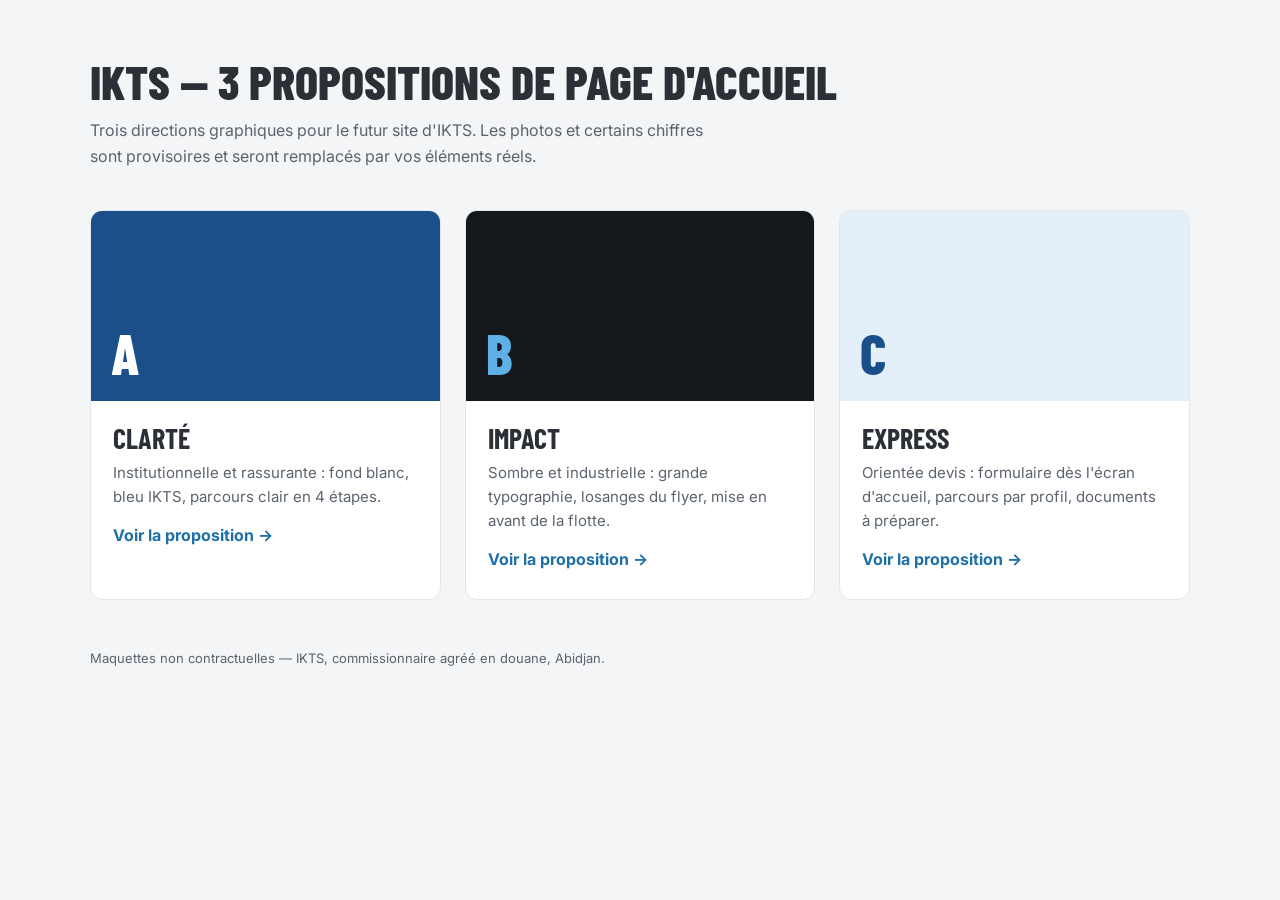
==== index.html @ 6e82dc12 "Maquettes page d'accueil IKTS : 3 propositions Co-Authored-By: Claude Opus 5.5 <noreply@anthropic.co" ====
<!doctype html>
<html lang="fr">
<head>
<meta charset="utf-8">
<meta name="viewport" content="width=device-width, initial-scale=1">
<meta name="robots" content="noindex, nofollow">
<title>IKTS – Propositions de maquette</title>
<link rel="preconnect" href="https://fonts.googleapis.com">
<link href="https://fonts.googleapis.com/css2?family=Barlow+Condensed:wght@700;800&amp;family=Inter:wght@400;600;700&amp;display=swap" rel="stylesheet">
<style>
body{margin:0;background:#F3F5F7;color:#2B2F36;font:16px/1.6 Inter,system-ui,sans-serif}
.wrap{max-width:1100px;margin:0 auto;padding:56px 16px}
h1{font:800 48px/1.05 'Barlow Condensed',sans-serif;text-transform:uppercase;margin:0 0 12px}
.lead{color:#5B636E;margin:0 0 40px;max-width:640px}
.grid{display:grid;grid-template-columns:repeat(auto-fit,minmax(280px,1fr));gap:24px}
a.card{display:flex;flex-direction:column;background:#fff;border-radius:12px;overflow:hidden;text-decoration:none;color:inherit;border:1px solid #E3E7EB;transition:transform .15s,box-shadow .15s}
a.card:hover{transform:translateY(-3px);box-shadow:0 12px 28px rgba(27,79,138,.15)}
.swatch{height:150px;display:flex;align-items:flex-end;padding:20px;font:800 56px/1 'Barlow Condensed',sans-serif}
.body{padding:22px 22px 26px}
.body h2{font:700 28px/1.1 'Barlow Condensed',sans-serif;text-transform:uppercase;margin:0 0 8px}
.body p{margin:0 0 14px;color:#5B636E;font-size:15px}
.go{color:#1F6FA8;font-weight:700}
footer{color:#5B636E;font-size:13px;margin-top:48px}
</style>
</head>
<body>
<div class="wrap">
<h1>IKTS — 3 propositions de page d'accueil</h1>
<p class="lead">Trois directions graphiques pour le futur site d'IKTS. Les photos et certains chiffres sont provisoires et seront remplacés par vos éléments réels.</p>
<div class="grid">
<a class="card" href="a-clarte.html"><div class="swatch" style="background:#1B4F8A;color:#fff">A</div><div class="body"><h2>Clarté</h2><p>Institutionnelle et rassurante : fond blanc, bleu IKTS, parcours clair en 4 étapes.</p><span class="go">Voir la proposition →</span></div></a>
<a class="card" href="b-impact.html"><div class="swatch" style="background:#14171C;color:#5FB0E5">B</div><div class="body"><h2>Impact</h2><p>Sombre et industrielle : grande typographie, losanges du flyer, mise en avant de la flotte.</p><span class="go">Voir la proposition →</span></div></a>
<a class="card" href="c-express.html"><div class="swatch" style="background:#E4F0F9;color:#1B4F8A">C</div><div class="body"><h2>Express</h2><p>Orientée devis : formulaire dès l'écran d'accueil, parcours par profil, documents à préparer.</p><span class="go">Voir la proposition →</span></div></a>
</div>
<footer>Maquettes non contractuelles — IKTS, commissionnaire agréé en douane, Abidjan.</footer>
</div>
</body>
</html>
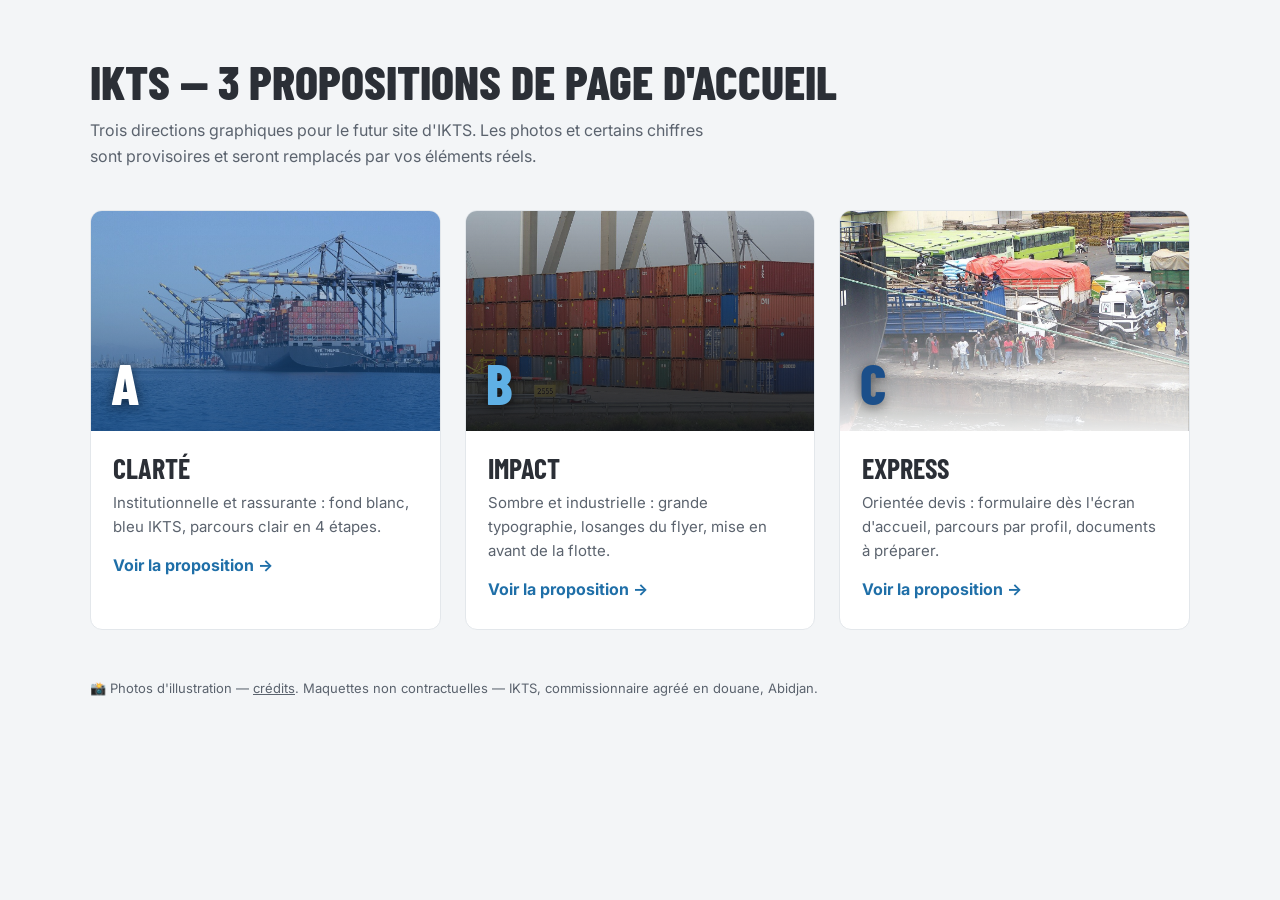
==== commit c29bcd6c: "Ajout photos, sous-menus cliquables, emojis, sections Qui sommes-nous, galerie, contact et crédits p" ====
--- a/index.html
+++ b/index.html
@@ -15,7 +15,7 @@
 .grid{display:grid;grid-template-columns:repeat(auto-fit,minmax(280px,1fr));gap:24px}
 a.card{display:flex;flex-direction:column;background:#fff;border-radius:12px;overflow:hidden;text-decoration:none;color:inherit;border:1px solid #E3E7EB;transition:transform .15s,box-shadow .15s}
 a.card:hover{transform:translateY(-3px);box-shadow:0 12px 28px rgba(27,79,138,.15)}
-.swatch{height:150px;display:flex;align-items:flex-end;padding:20px;font:800 56px/1 'Barlow Condensed',sans-serif}
+.swatch{height:180px;display:flex;align-items:flex-end;padding:20px;font:800 56px/1 'Barlow Condensed',sans-serif;background-size:cover;background-position:center;text-shadow:0 2px 12px rgba(0,0,0,.5)}
 .body{padding:22px 22px 26px}
 .body h2{font:700 28px/1.1 'Barlow Condensed',sans-serif;text-transform:uppercase;margin:0 0 8px}
 .body p{margin:0 0 14px;color:#5B636E;font-size:15px}
@@ -28,11 +28,11 @@
 <h1>IKTS — 3 propositions de page d'accueil</h1>
 <p class="lead">Trois directions graphiques pour le futur site d'IKTS. Les photos et certains chiffres sont provisoires et seront remplacés par vos éléments réels.</p>
 <div class="grid">
-<a class="card" href="a-clarte.html"><div class="swatch" style="background:#1B4F8A;color:#fff">A</div><div class="body"><h2>Clarté</h2><p>Institutionnelle et rassurante : fond blanc, bleu IKTS, parcours clair en 4 étapes.</p><span class="go">Voir la proposition →</span></div></a>
-<a class="card" href="b-impact.html"><div class="swatch" style="background:#14171C;color:#5FB0E5">B</div><div class="body"><h2>Impact</h2><p>Sombre et industrielle : grande typographie, losanges du flyer, mise en avant de la flotte.</p><span class="go">Voir la proposition →</span></div></a>
-<a class="card" href="c-express.html"><div class="swatch" style="background:#E4F0F9;color:#1B4F8A">C</div><div class="body"><h2>Express</h2><p>Orientée devis : formulaire dès l'écran d'accueil, parcours par profil, documents à préparer.</p><span class="go">Voir la proposition →</span></div></a>
+<a class="card" href="a-clarte.html"><div class="swatch" style="background-image:linear-gradient(0deg,rgba(27,79,138,.85),rgba(27,79,138,.1)),url(img/porte-conteneurs.jpg);color:#fff">A</div><div class="body"><h2>Clarté</h2><p>Institutionnelle et rassurante : fond blanc, bleu IKTS, parcours clair en 4 étapes.</p><span class="go">Voir la proposition →</span></div></a>
+<a class="card" href="b-impact.html"><div class="swatch" style="background-image:linear-gradient(0deg,rgba(20,23,28,.9),rgba(20,23,28,.2)),url(img/conteneurs.jpg);color:#5FB0E5">B</div><div class="body"><h2>Impact</h2><p>Sombre et industrielle : grande typographie, losanges du flyer, mise en avant de la flotte.</p><span class="go">Voir la proposition →</span></div></a>
+<a class="card" href="c-express.html"><div class="swatch" style="background-image:linear-gradient(0deg,rgba(255,255,255,.9),rgba(255,255,255,0) 70%),url(img/port-2.jpg);color:#1B4F8A">C</div><div class="body"><h2>Express</h2><p>Orientée devis : formulaire dès l'écran d'accueil, parcours par profil, documents à préparer.</p><span class="go">Voir la proposition →</span></div></a>
 </div>
-<footer>Maquettes non contractuelles — IKTS, commissionnaire agréé en douane, Abidjan.</footer>
+<footer>📸 Photos d'illustration — <a href="credits.html" style="color:inherit">crédits</a>. Maquettes non contractuelles — IKTS, commissionnaire agréé en douane, Abidjan.</footer>
 </div>
 </body>
 </html>
